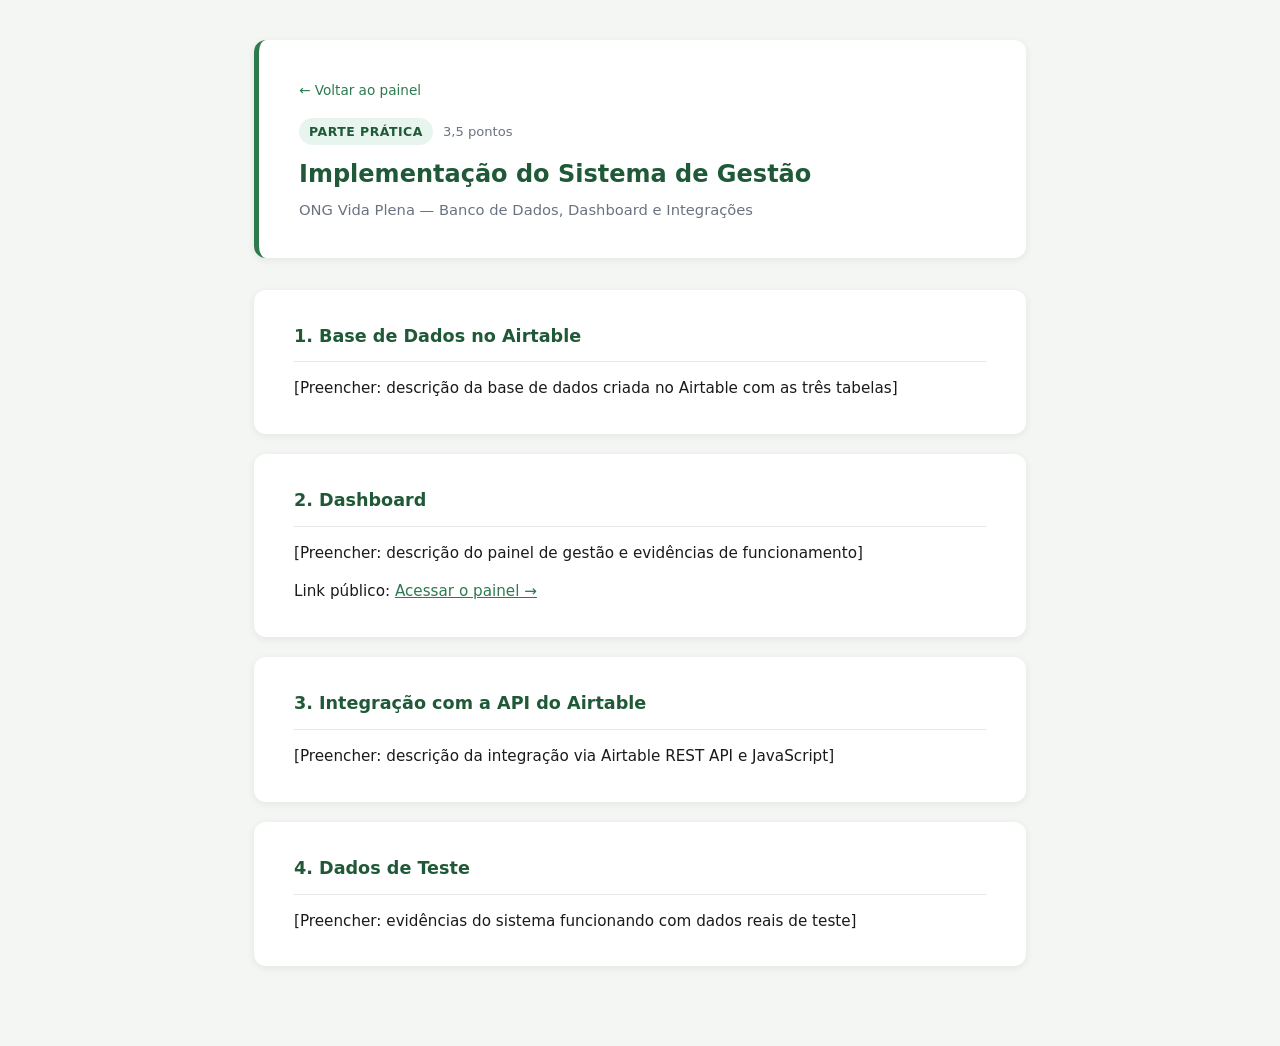
==== parte-pratica.html @ dc3f8a1b "Add document pages and nav buttons to dashboard Creates parte-teorica.html and parte-pratica.html as" ====
<!DOCTYPE html>
<html lang="pt-BR">
  <head>
    <meta charset="UTF-8" />
    <meta name="viewport" content="width=device-width, initial-scale=1.0" />
    <title>Parte Prática — ONG Vida Plena</title>
    <link rel="stylesheet" href="doc.css" />
  </head>
  <body>
    <div class="doc-page">

      <header class="doc-header">
        <a href="index.html" class="back-link">← Voltar ao painel</a>
        <div class="doc-meta">
          <span class="doc-tag">Parte Prática</span>
          <span class="doc-points">3,5 pontos</span>
        </div>
        <h1>Implementação do Sistema de Gestão</h1>
        <p class="doc-subtitle">ONG Vida Plena — Banco de Dados, Dashboard e Integrações</p>
      </header>

      <section>
        <h2>1. Base de Dados no Airtable</h2>
        <p>
          <!-- Descreva a construção da base de dados e mostre prints das tabelas. -->
          [Preencher: descrição da base de dados criada no Airtable com as três tabelas]
        </p>
        <!-- Adicionar prints das tabelas aqui -->
      </section>

      <section>
        <h2>2. Dashboard</h2>
        <p>
          <!-- Descreva o dashboard criado e mostre o link ou prints do funcionamento. -->
          [Preencher: descrição do painel de gestão e evidências de funcionamento]
        </p>
        <p>
          Link público: <a href="index.html">Acessar o painel →</a>
        </p>
        <!-- Adicionar prints do dashboard aqui -->
      </section>

      <section>
        <h2>3. Integração com a API do Airtable</h2>
        <p>
          <!-- Explique como a integração via API foi feita. -->
          [Preencher: descrição da integração via Airtable REST API e JavaScript]
        </p>
        <!-- Adicionar prints da integração aqui -->
      </section>

      <section>
        <h2>4. Dados de Teste</h2>
        <p>
          <!-- Demonstre que o sistema funciona com dados reais de teste. -->
          [Preencher: evidências do sistema funcionando com dados reais de teste]
        </p>
        <!-- Adicionar prints dos dados de teste aqui -->
      </section>

    </div>
  </body>
</html>
---- doc.css ----
/* ── Reset & Base ── */
*, *::before, *::after {
  box-sizing: border-box;
  margin: 0;
  padding: 0;
}

:root {
  --green:      #2d7a4f;
  --green-dark: #1f5937;
  --green-light:#e8f5ee;
  --text:       #1a1a1a;
  --muted:      #6b7280;
  --border:     #e5e7eb;
  --bg:         #f4f6f4;
  --white:      #ffffff;
}

body {
  font-family: 'Segoe UI', system-ui, sans-serif;
  background: var(--bg);
  color: var(--text);
  line-height: 1.7;
}

/* ── Document Page ── */
.doc-page {
  max-width: 820px;
  margin: 40px auto 80px;
  padding: 0 24px;
}

/* ── Header ── */
.doc-header {
  background: var(--white);
  border-radius: 12px;
  border-left: 5px solid var(--green);
  padding: 36px 40px;
  margin-bottom: 32px;
  box-shadow: 0 2px 8px rgba(0,0,0,.07);
}

.back-link {
  display: inline-block;
  font-size: 0.85rem;
  color: var(--green);
  text-decoration: none;
  margin-bottom: 16px;
  font-weight: 500;
}

.back-link:hover {
  text-decoration: underline;
}

.doc-meta {
  display: flex;
  align-items: center;
  gap: 10px;
  margin-bottom: 14px;
}

.doc-tag {
  background: var(--green-light);
  color: var(--green-dark);
  font-size: 0.78rem;
  font-weight: 700;
  padding: 3px 10px;
  border-radius: 999px;
  text-transform: uppercase;
  letter-spacing: 0.5px;
}

.doc-points {
  font-size: 0.82rem;
  color: var(--muted);
  font-weight: 500;
}

.doc-header h1 {
  font-size: 1.5rem;
  font-weight: 700;
  color: var(--green-dark);
  line-height: 1.3;
}

.doc-subtitle {
  margin-top: 6px;
  font-size: 0.92rem;
  color: var(--muted);
}

/* ── Sections ── */
section {
  background: var(--white);
  border-radius: 12px;
  padding: 32px 40px;
  margin-bottom: 20px;
  box-shadow: 0 2px 8px rgba(0,0,0,.07);
}

section h2 {
  font-size: 1.1rem;
  font-weight: 700;
  color: var(--green-dark);
  margin-bottom: 14px;
  padding-bottom: 10px;
  border-bottom: 1px solid var(--border);
}

section h3 {
  font-size: 0.95rem;
  font-weight: 600;
  color: var(--text);
  margin: 20px 0 8px;
}

section p {
  font-size: 0.95rem;
  color: var(--text);
  margin-bottom: 12px;
}

section p:last-child {
  margin-bottom: 0;
}

section a {
  color: var(--green);
  font-weight: 500;
}

/* ── Table ── */
table {
  width: 100%;
  border-collapse: collapse;
  font-size: 0.9rem;
  margin-top: 8px;
}

th {
  background: var(--green-light);
  color: var(--green-dark);
  font-weight: 600;
  text-align: left;
  padding: 10px 14px;
  border: 1px solid var(--border);
}

td {
  padding: 10px 14px;
  border: 1px solid var(--border);
  vertical-align: top;
}

tr:nth-child(even) td {
  background: #f9fafb;
}

/* ── Responsive ── */
@media (max-width: 640px) {
  .doc-page { padding: 0 16px; }
  .doc-header, section { padding: 24px 20px; }
  .doc-header h1 { font-size: 1.2rem; }
}
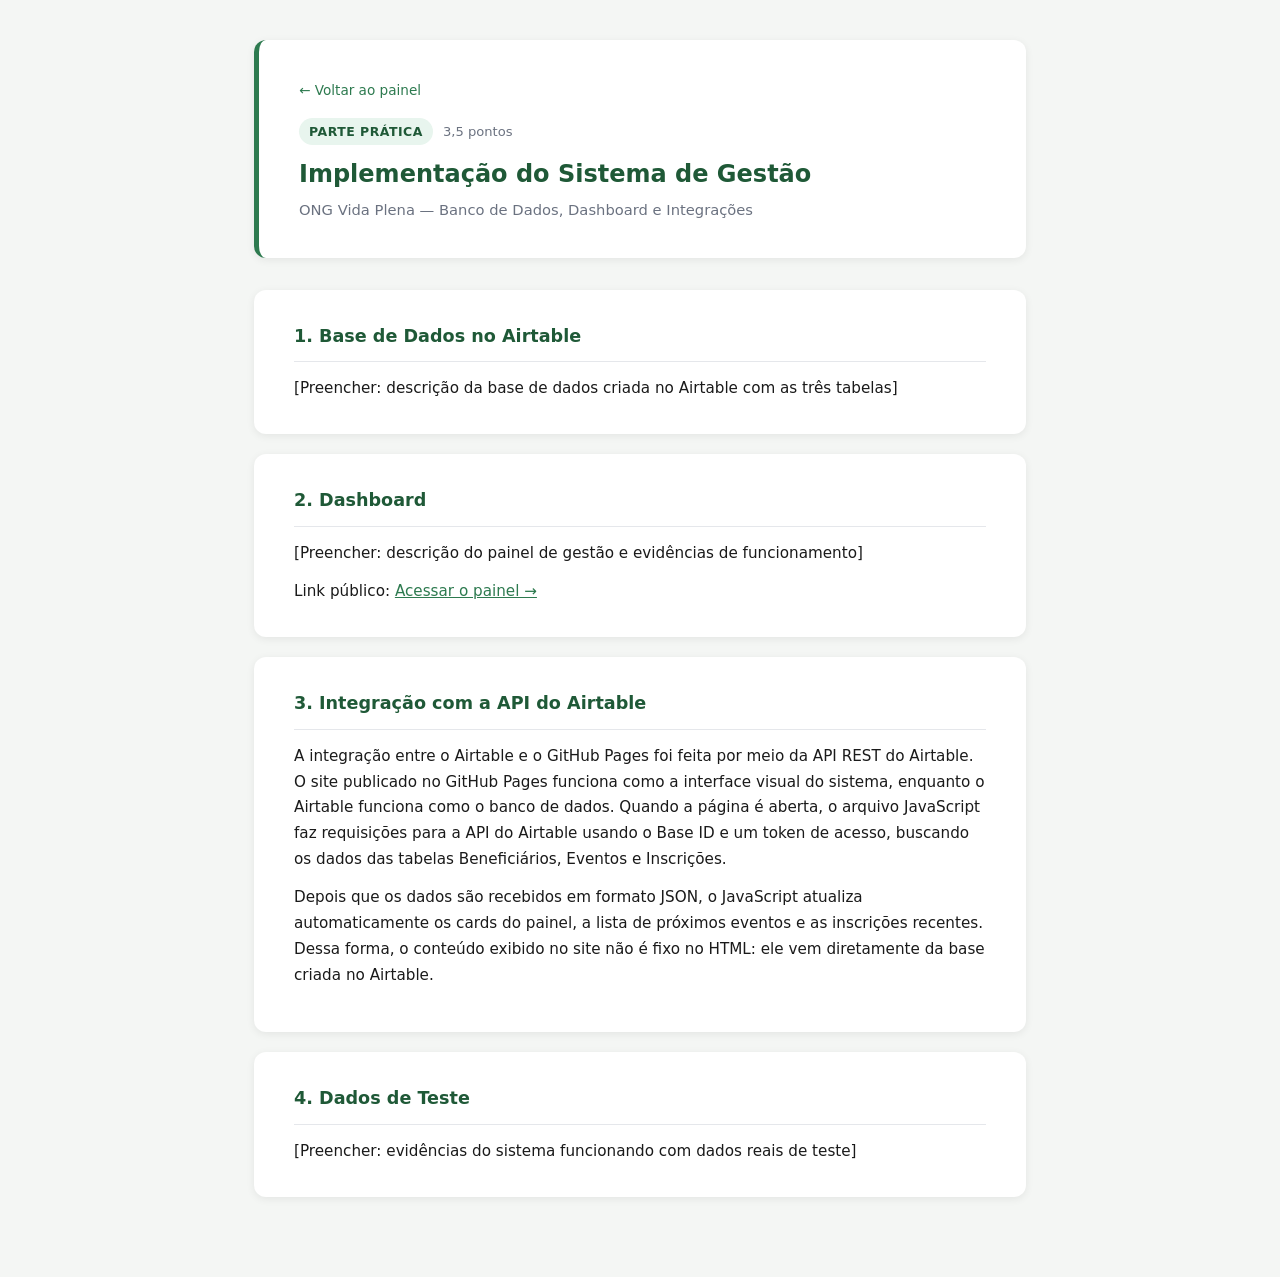
==== commit 35502a75: "s" ====
--- a/parte-pratica.html
+++ b/parte-pratica.html
@@ -43,8 +43,13 @@
       <section>
         <h2>3. Integração com a API do Airtable</h2>
         <p>
-          <!-- Explique como a integração via API foi feita. -->
-          [Preencher: descrição da integração via Airtable REST API e JavaScript]
+       <p>
+  A integração entre o Airtable e o GitHub Pages foi feita por meio da API REST do Airtable. O site publicado no GitHub Pages funciona como a interface visual do sistema, enquanto o Airtable funciona como o banco de dados. Quando a página é aberta, o arquivo JavaScript faz requisições para a API do Airtable usando o Base ID e um token de acesso, buscando os dados das tabelas Beneficiários, Eventos e Inscrições.
+</p>
+
+<p>
+  Depois que os dados são recebidos em formato JSON, o JavaScript atualiza automaticamente os cards do painel, a lista de próximos eventos e as inscrições recentes. Dessa forma, o conteúdo exibido no site não é fixo no HTML: ele vem diretamente da base criada no Airtable.
+</p>
         </p>
         <!-- Adicionar prints da integração aqui -->
       </section>
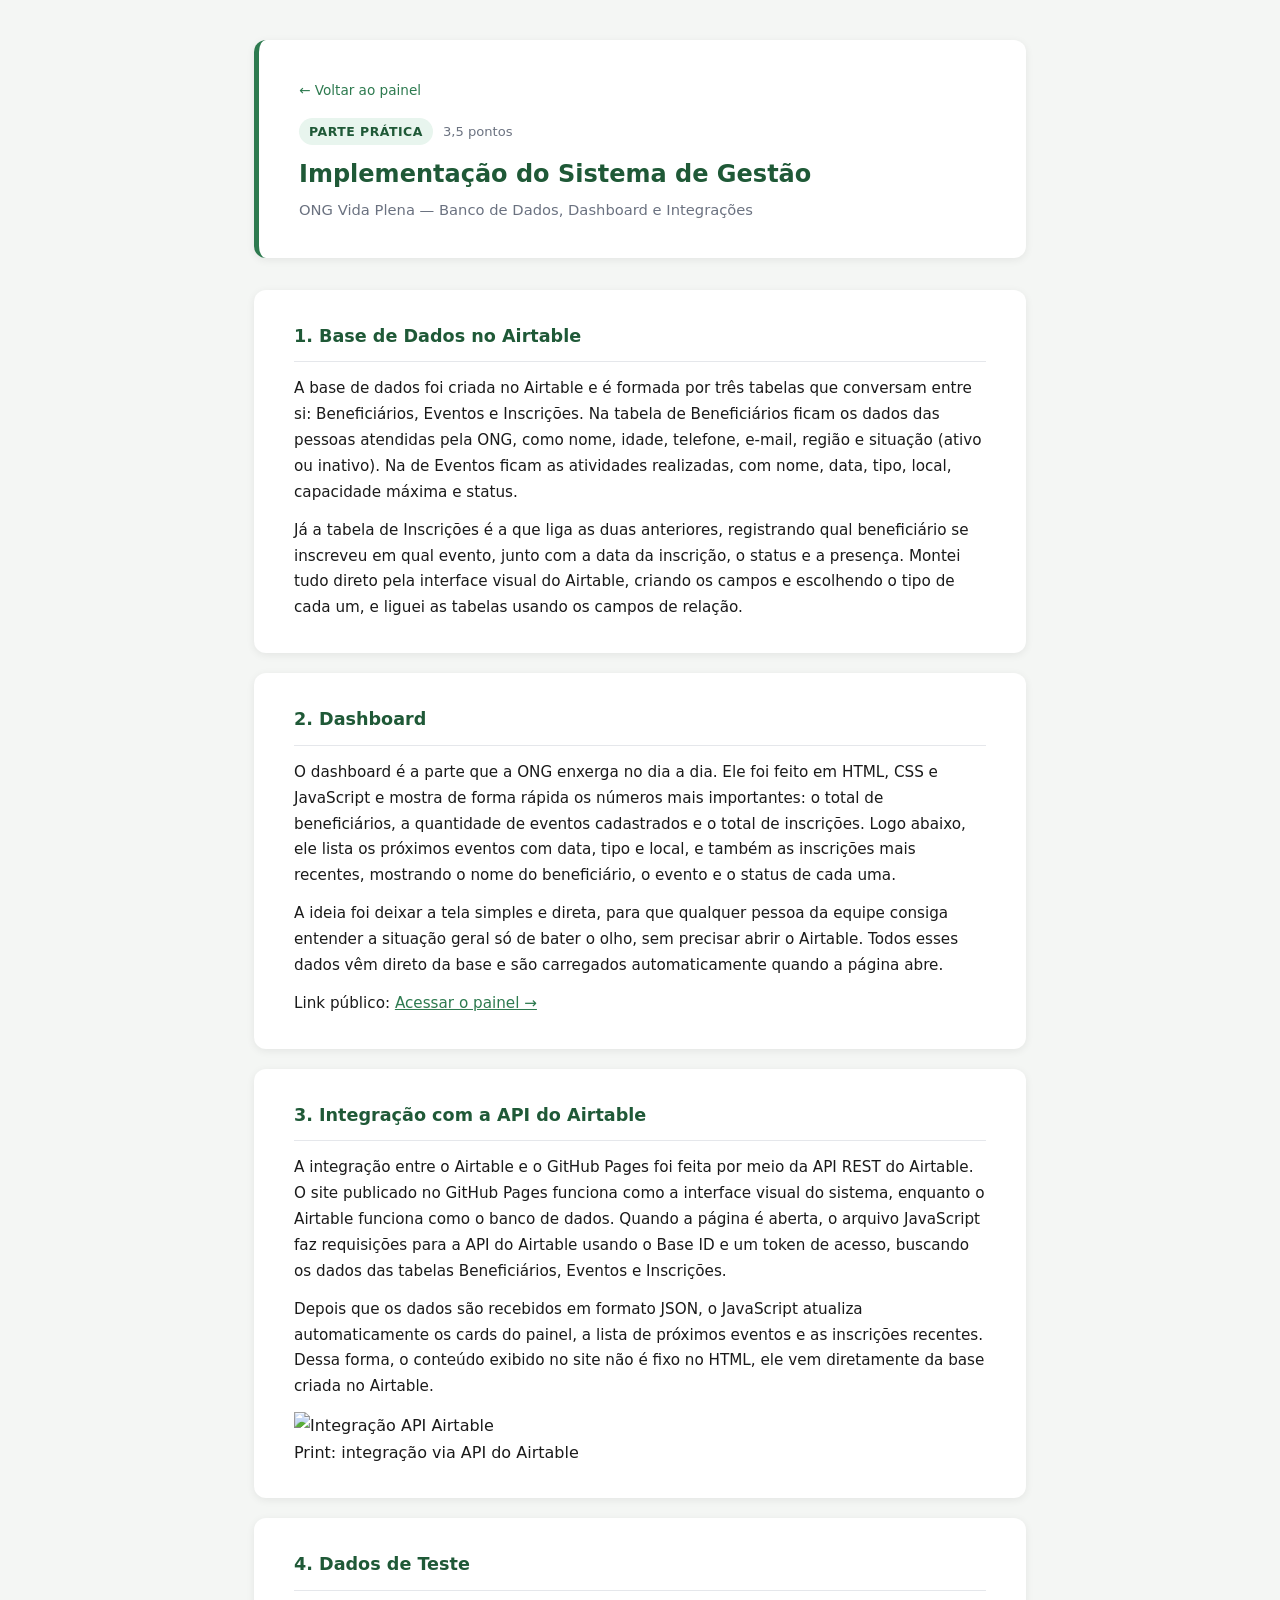
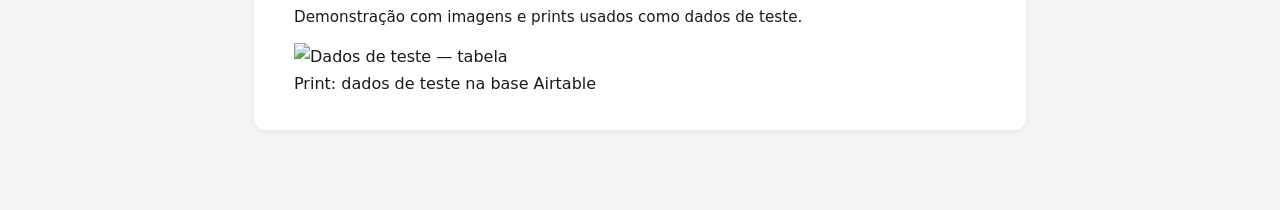
==== commit f6a0e65a: "Fill in Parte Teórica and Parte Prática sections Write the modelagem rationale, relationships, Airta" ====
--- a/parte-pratica.html
+++ b/parte-pratica.html
@@ -22,8 +22,10 @@
       <section>
         <h2>1. Base de Dados no Airtable</h2>
         <p>
-          <!-- Descreva a construção da base de dados e mostre prints das tabelas. -->
-          [Preencher: descrição da base de dados criada no Airtable com as três tabelas]
+          A base de dados foi criada no Airtable e é formada por três tabelas que conversam entre si: Beneficiários, Eventos e Inscrições. Na tabela de Beneficiários ficam os dados das pessoas atendidas pela ONG, como nome, idade, telefone, e-mail, região e situação (ativo ou inativo). Na de Eventos ficam as atividades realizadas, com nome, data, tipo, local, capacidade máxima e status.
+        </p>
+        <p>
+          Já a tabela de Inscrições é a que liga as duas anteriores, registrando qual beneficiário se inscreveu em qual evento, junto com a data da inscrição, o status e a presença. Montei tudo direto pela interface visual do Airtable, criando os campos e escolhendo o tipo de cada um, e liguei as tabelas usando os campos de relação.
         </p>
         <!-- Adicionar prints das tabelas aqui -->
       </section>
@@ -31,8 +33,10 @@
       <section>
         <h2>2. Dashboard</h2>
         <p>
-          <!-- Descreva o dashboard criado e mostre o link ou prints do funcionamento. -->
-          [Preencher: descrição do painel de gestão e evidências de funcionamento]
+          O dashboard é a parte que a ONG enxerga no dia a dia. Ele foi feito em HTML, CSS e JavaScript e mostra de forma rápida os números mais importantes: o total de beneficiários, a quantidade de eventos cadastrados e o total de inscrições. Logo abaixo, ele lista os próximos eventos com data, tipo e local, e também as inscrições mais recentes, mostrando o nome do beneficiário, o evento e o status de cada uma.
+        </p>
+        <p>
+          A ideia foi deixar a tela simples e direta, para que qualquer pessoa da equipe consiga entender a situação geral só de bater o olho, sem precisar abrir o Airtable. Todos esses dados vêm direto da base e são carregados automaticamente quando a página abre.
         </p>
         <p>
           Link público: <a href="index.html">Acessar o painel →</a>
@@ -43,23 +47,30 @@
       <section>
         <h2>3. Integração com a API do Airtable</h2>
         <p>
-       <p>
-  A integração entre o Airtable e o GitHub Pages foi feita por meio da API REST do Airtable. O site publicado no GitHub Pages funciona como a interface visual do sistema, enquanto o Airtable funciona como o banco de dados. Quando a página é aberta, o arquivo JavaScript faz requisições para a API do Airtable usando o Base ID e um token de acesso, buscando os dados das tabelas Beneficiários, Eventos e Inscrições.
-</p>
-
-<p>
-  Depois que os dados são recebidos em formato JSON, o JavaScript atualiza automaticamente os cards do painel, a lista de próximos eventos e as inscrições recentes. Dessa forma, o conteúdo exibido no site não é fixo no HTML: ele vem diretamente da base criada no Airtable.
-</p>
+          A integração entre o Airtable e o GitHub Pages foi feita por meio da API REST do Airtable. O site publicado no GitHub Pages funciona como a interface visual do sistema, enquanto o Airtable funciona como o banco de dados. Quando a página é aberta, o arquivo JavaScript faz requisições para a API do Airtable usando o Base ID e um token de acesso, buscando os dados das tabelas Beneficiários, Eventos e Inscrições.
         </p>
+        <p>
+          Depois que os dados são recebidos em formato JSON, o JavaScript atualiza automaticamente os cards do painel, a lista de próximos eventos e as inscrições recentes. Dessa forma, o conteúdo exibido no site não é fixo no HTML, ele vem diretamente da base criada no Airtable.
+        </p>
+        <figure>
+          <img src="Imagens /IntegraçãoAPIAirtable.png" alt="Integração API Airtable" />
+          <figcaption>Print: integração via API do Airtable</figcaption>
+        </figure>
         <!-- Adicionar prints da integração aqui -->
       </section>
 
       <section>
         <h2>4. Dados de Teste</h2>
         <p>
-          <!-- Demonstre que o sistema funciona com dados reais de teste. -->
-          [Preencher: evidências do sistema funcionando com dados reais de teste]
+          Demonstração com imagens e prints usados como dados de teste.
         </p>
+        <div class="test-images">
+          <figure>
+            <img src="Imagens /dadosdeteste.png" alt="Dados de teste — tabela" />
+            <figcaption>Print: dados de teste na base Airtable</figcaption>
+          </figure>
+        
+        </div>
         <!-- Adicionar prints dos dados de teste aqui -->
       </section>
 
